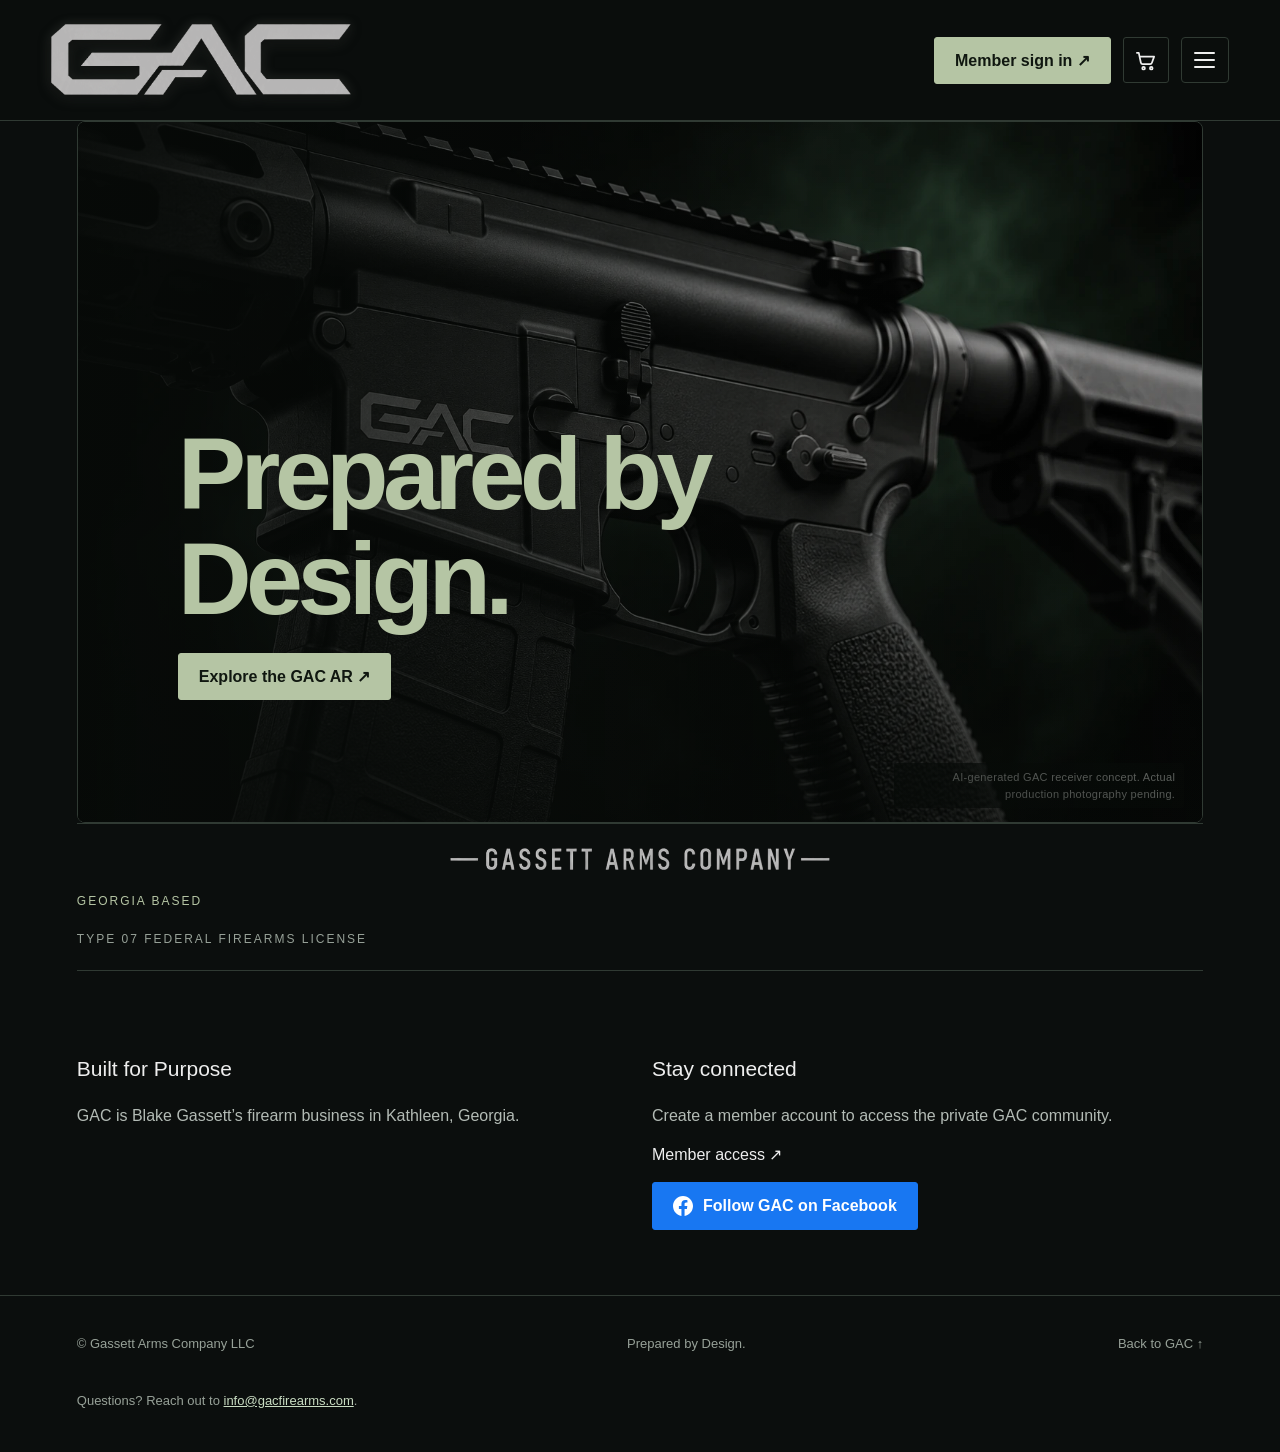
==== index.html @ 99c35c6d "Use green numbered notification badges" ====
<!doctype html><html lang="en"><head><meta charset="utf-8"><meta name="viewport" content="width=device-width,initial-scale=1"><meta name="theme-color" content="#0b0e0d"><meta name="description" content="Gassett Arms Company in Kathleen, Georgia. Prepared by Design."><meta name="gac-deploy-marker" content="20261029-green-notification-counts"><title>Gassett Arms Company | Prepared by Design</title><style>
:root{--bg:#0b0e0d;--panel:#141a17;--line:#303a33;--green:#b5c5a4;--muted:#97a198}*{box-sizing:border-box}body{margin:0;background:var(--bg);color:#eee;font:16px Arial,sans-serif}button,input,select{font:inherit}button,a{cursor:pointer}a{color:inherit;text-decoration:none}header{padding:18px 6%;display:flex;align-items:center;gap:30px;border-bottom:1px solid var(--line)}header img{width:155px}nav{margin-left:auto;display:flex;gap:28px;align-items:center}.btn,button{background:var(--green);color:#101710;padding:13px 20px;border:1px solid var(--green);border-radius:3px;font-weight:600}.ghost{background:transparent;color:#eee;border-color:var(--line)}main{max-width:1400px;margin:auto;padding:0 6%}section{padding:65px 0}.eyebrow{font-size:12px;letter-spacing:3px;color:var(--green);text-transform:uppercase}h1{font-size:clamp(44px,6.5vw,88px);line-height:1.02;letter-spacing:-3px;margin:24px 0}h2{font-size:36px;font-weight:500;letter-spacing:-1px}h3{font-size:21px;font-weight:500}p{line-height:1.7;color:#b3bbb5;max-width:600px}.hero{display:grid;grid-template-columns:1fr 1fr;gap:30px;align-items:center;min-height:640px}.visual{background:radial-gradient(ellipse,#29362b,transparent 70%);min-height:330px;display:grid;place-items:center}.visual svg{width:110%;transform:rotate(-9deg)}.strip{border-block:1px solid var(--line);display:flex;justify-content:space-between;padding:24px 0;color:var(--muted);font-size:12px;letter-spacing:2px}.grid{display:grid;grid-template-columns:repeat(3,1fr);gap:24px}.card{border:1px solid var(--line);background:var(--panel);padding:28px}.card p{font-size:14px}.footer-contact{flex-basis:100%;line-height:1.6}.footer-contact a{text-decoration:underline;color:#c9dcc2}.foot{flex-wrap:wrap;display:flex;gap:40px;justify-content:space-between;padding:40px 6%;border-top:1px solid var(--line);color:var(--muted);font-size:13px}.tabs{display:flex;gap:10px;flex-wrap:wrap;margin:22px 0}.numbers{display:grid;grid-template-columns:repeat(7,1fr);gap:10px}.numbers button{padding:15px 8px;background:transparent;color:#ddd;border:1px solid var(--line)}.numbers button.picked{background:var(--green);color:#111}.numbers button:disabled{opacity:.28;cursor:default}.layout{display:grid;grid-template-columns:2fr 1fr;gap:26px}label{display:block;color:var(--muted);font-size:13px;margin:20px 0 8px}input,select{background:#0b0e0d;color:#eee;border:1px solid var(--line);padding:12px;width:100%}.notice{border:1px solid #635a35;background:#272318;padding:14px 20px;color:#d9cc9e;font-size:13px;line-height:1.6}.hidden{display:none!important}.big{font-size:90px;letter-spacing:-4px;color:var(--green);margin:30px 0}table{width:100%;border-collapse:collapse;font-size:14px}td,th{text-align:left;padding:14px 5px;border-bottom:1px solid var(--line)}.top{display:flex;justify-content:space-between;align-items:center;gap:20px}.small{font-size:12px;color:var(--muted)}@media(max-width:800px){header{gap:10px}header img{width:100px}nav{gap:12px;font-size:12px}.hero,.layout,.grid{grid-template-columns:1fr}.hero{padding-top:40px}.visual{min-height:220px}.visual svg{width:100%}.strip{gap:20px;flex-wrap:wrap}h1{letter-spacing:-2px}.numbers{grid-template-columns:repeat(5,1fr)}.foot{flex-direction:column}.top{align-items:flex-start;flex-direction:column}}

.wheel-layout{display:grid;grid-template-columns:minmax(0,1.35fr) minmax(240px,1fr);gap:35px;align-items:center;text-align:left}.wheel-stage{position:relative;max-width:560px;margin:30px auto;width:100%;aspect-ratio:1}.wheel-stage canvas{width:100%;height:100%;display:block;border-radius:50%;box-shadow:0 0 70px #55644a22}.pointer{position:absolute;top:-14px;left:50%;transform:translateX(-50%);width:0;height:0;border-left:13px solid transparent;border-right:13px solid transparent;border-top:30px solid #e4ddbb;z-index:2;filter:drop-shadow(0 2px 4px #000)}.wheel-hub{position:absolute;top:50%;left:50%;transform:translate(-50%,-50%);width:19%;height:19%;border-radius:50%;background:#0b100d;border:3px solid #adba9b;display:grid;place-items:center;font-size:14px;letter-spacing:3px;box-shadow:0 0 20px #0007}.countdown{font-size:clamp(24px,4vw,44px);font-variant-numeric:tabular-nums;color:#dbe6ce;letter-spacing:2px;margin:18px auto!important}.wheel-entries{max-height:230px;overflow:auto}.wheel-entry{display:flex;justify-content:space-between;gap:15px;padding:10px 0;border-bottom:1px solid var(--line);font-size:13px}.wheel-result{padding:20px 0;border-block:1px solid var(--line);margin:20px 0}.wheel-result .big{font-size:58px;margin:5px 0}input[type=range]{padding:0;accent-color:var(--green)}.settings-grid{display:grid;grid-template-columns:1fr 1fr;gap:0 20px}.settings-grid label{line-height:1.5}.wheel-pill{display:inline-block;background:#202e23;color:var(--green);padding:7px 12px;font-size:12px;letter-spacing:1px;border:1px solid #3e5040}.control-value{float:right;color:#eee}button:disabled{opacity:.4;cursor:default}@media(max-width:800px){.wheel-layout{grid-template-columns:1fr}.settings-grid{grid-template-columns:1fr}.wheel-stage{max-width:430px}}

textarea{font:inherit;background:#0b0e0d;color:#eee;border:1px solid var(--line);padding:12px;width:100%;resize:vertical;line-height:1.5} .checkrow{display:flex;gap:12px;align-items:flex-start;line-height:1.6;color:#b3bbb5;font-size:14px}.checkrow input{width:18px;min-width:18px;margin-top:5px;accent-color:var(--green)}.editor-item{border-bottom:1px solid var(--line);padding:8px 0 18px}.editor-list{max-height:650px;overflow:auto}.previewbar{padding:10px 6%;border-bottom:1px solid var(--line);display:flex;gap:20px;align-items:center;flex-wrap:wrap;color:var(--muted);font-size:12px}.previewbar select{width:auto;padding:6px 10px}.profile-grid{display:grid;grid-template-columns:1fr 1fr;gap:0 20px}.member-row{display:grid;grid-template-columns:1fr auto;gap:15px;padding:15px 0;border-bottom:1px solid var(--line)}.member-row button{padding:9px 12px}.admin-panel{margin-top:25px}.copy-hint{font-size:12px;color:var(--green);margin:8px 0}@media(max-width:650px){.profile-grid{grid-template-columns:1fr}.previewbar{gap:10px}}

.visual{display:block;min-height:0;background:none}.visual figure{margin:0}.receiver-hero{width:100%;aspect-ratio:1.18;object-fit:cover;object-position:40% center;display:block;border:1px solid #354335;border-radius:5px;box-shadow:0 20px 90px #0008}.image-caption{font-size:11px;line-height:1.5;color:#91998e;margin-top:12px}.rifle-image{width:100%;max-height:650px;object-fit:cover;border:1px solid var(--line);margin:25px 0 8px}.wheel-hub img{width:85%;height:auto;object-fit:contain}.form-progress{padding:12px 15px;background:#1b241c;border:1px solid #344335;margin:18px 0;color:#c3cbbd;font-size:13px}#enter:disabled{background:#28302a;border-color:#39403a;color:#737d76;opacity:1;box-shadow:none}#enter:not(:disabled){box-shadow:0 0 20px #a7bd7622}.member-row{grid-template-columns:minmax(0,1fr) auto auto;align-items:center}.member-meta{color:var(--muted);font-size:12px;line-height:1.6;margin-top:8px}.history-card{border:1px solid var(--line);padding:22px;margin:16px 0}.history-card .top{align-items:start}.history-contact{display:grid;grid-template-columns:1fr 1fr;gap:12px;margin-top:20px}.history-contact strong{display:block;color:var(--muted);font-size:12px;font-weight:normal;margin-bottom:5px}.history-contact span{overflow-wrap:anywhere}.member-status{display:inline-block;padding:4px 8px;font-size:11px;letter-spacing:1px;color:var(--green);border:1px solid #455540;margin:5px 0}.signin-panel{max-width:700px;margin-top:25px}.signin-panel input:disabled{opacity:.5}.archive-row{padding:15px 0;border-bottom:1px solid var(--line)}@media(max-width:650px){.member-row{grid-template-columns:1fr auto}.history-contact{grid-template-columns:1fr}.member-row input{grid-column:1/-1}}
[hidden]{display:none!important}header img{max-height:74px;object-fit:contain}.receiver-hero{object-fit:cover}header nav{flex-wrap:wrap}
.visual{position:relative;margin-right:-35px}.visual:before{content:"";position:absolute;inset:5% -8%;background:radial-gradient(ellipse,#64875b30,transparent 67%);filter:blur(22px);pointer-events:none}.visual figure{position:relative}.receiver-hero{aspect-ratio:1.04;object-position:36% 50%;border-radius:8px;border:1px solid #58704d66;box-shadow:0 30px 80px #0009,0 0 50px #455c2a18}.visual figure:after{content:"";position:absolute;inset:0 0 30px;border-radius:8px;box-shadow:inset 0 0 45px #0006;pointer-events:none}.image-caption{letter-spacing:.3px}@media(max-width:800px){.visual{margin-right:0}.receiver-hero{aspect-ratio:1.35;object-position:35% center}}
header.main-masthead{display:flex;flex-direction:column;gap:12px;padding:12px 6% 22px}.main-masthead .main-brand{display:block;width:min(100%,1100px);line-height:0;overflow:visible}.main-masthead .main-brand img{display:block;width:100%;height:auto;max-height:none;object-fit:cover;object-position:center 48%;aspect-ratio:3/1;mask-image:none;mix-blend-mode:screen;filter:brightness(1.14) contrast(1.06) drop-shadow(0 2px 2px rgba(0,0,0,.72)) drop-shadow(0 0 5px rgba(230,235,229,.18))}header.main-masthead nav{margin:0;justify-content:center;gap:28px}@media(max-width:800px){.header-actions .cart-top{width:42px;height:42px}header.main-masthead{padding:10px 4% 18px;gap:8px}header.main-masthead nav{gap:16px}.main-masthead .main-brand img{width:100%;max-height:none}}

.merch-product{display:grid;grid-template-columns:minmax(0,1.2fr) minmax(280px,1fr);border:1px solid var(--line);border-radius:8px;overflow:hidden;background:var(--panel);margin:30px 0}.merch-photo{background:#050605;display:grid;place-items:center}.merch-photo img{width:100%;height:auto;max-height:660px;object-fit:contain;display:block}.merch-info{padding:clamp(24px,4vw,52px);align-self:center}.merch-info>div:first-child{font-size:11px;letter-spacing:2px;color:var(--green)}.merch-info h2{font-size:clamp(28px,4vw,44px);margin:18px 0}.merch-info .merch-price{font-size:28px;color:#e4eddc;letter-spacing:0}.merch-options{display:grid;grid-template-columns:2fr 1fr;gap:16px}.merch-options label{margin-top:12px}.merch-options select,.merch-options input{margin-top:8px;border-radius:4px}.merch-add{width:100%;margin-top:24px}.merch-info form+p{font-size:12px;color:var(--muted)}#merchStatus{min-height:24px;color:#c9dcc2}.cart-top{position:relative;display:grid;place-items:center;width:46px;height:46px;padding:0;overflow:visible}.cart-icon{display:block;width:23px;height:23px;fill:none;stroke:currentColor;stroke-width:1.8;stroke-linecap:round;stroke-linejoin:round}.cart-count{position:absolute;top:-6px;right:-6px;z-index:2;display:grid;place-items:center;min-width:21px;height:21px;padding:0 5px;border:2px solid var(--bg);border-radius:999px;background:#b5c5a4;color:#111;font-size:11px;font-weight:700;line-height:1}.cart-count[hidden]{display:none}dialog.merch-cart{background:#101711;color:#eee;border:1px solid #52644e;border-radius:12px;width:min(94vw,720px);max-height:90dvh;padding:28px;box-shadow:0 24px 100px #000a}dialog.merch-cart::backdrop{background:#000b;backdrop-filter:blur(4px)}.cart-heading{display:flex;align-items:center;justify-content:space-between;gap:15px}.cart-heading h2{margin:0}.merch-cart-line{display:grid;grid-template-columns:minmax(0,1fr) 72px auto auto;align-items:center;gap:16px;border-bottom:1px solid var(--line);padding:22px 0}.merch-cart-line p{margin:6px 0 0;font-size:13px}.merch-cart-line button{padding:9px}.cart-total{display:flex;justify-content:space-between;gap:20px;font-size:22px;margin:28px 0 14px}.cart-clear{display:block;width:100%;margin:0 0 16px}.cart-actions{display:flex;gap:12px;flex-wrap:wrap}.cart-actions button{flex:1}.cart-disclaimer{font-size:13px;line-height:1.6}.merch-delivery-form{display:grid;gap:12px}.merch-delivery-form label{display:grid;gap:6px}.merch-delivery-form input,.merch-delivery-form select{width:100%;min-width:0;background:#080d09;border:1px solid #47584b;padding:13px;color:white;border-radius:5px;font:inherit}.merch-delivery-form [role=status]{white-space:normal;line-height:1.55;overflow-wrap:anywhere}.merch-delivery-form .merch-receipt-actions{margin-top:10px}button:focus-visible,a:focus-visible,select:focus-visible,input:focus-visible{outline:2px solid #dcebd1;outline-offset:4px}@media(max-width:700px){.merch-product{grid-template-columns:1fr}.merch-photo img{max-height:520px}.merch-cart-line{grid-template-columns:minmax(0,1fr) max-content}.merch-cart-line>div{min-width:0;overflow-wrap:anywhere}.merch-cart-line>input{width:65px;justify-self:end}.merch-cart-line>strong{grid-column:1}.merch-cart-line button{grid-column:2;width:auto;min-width:max-content;white-space:nowrap;justify-self:end}dialog.merch-cart{padding:20px}.main-masthead nav{column-gap:14px!important;row-gap:16px}.cart-top{padding:8px 12px}}

/* Simple, fixed brand navigation with the existing GAC image as a still hero. */
header.main-masthead{position:sticky;top:0;z-index:50;flex-direction:row;justify-content:space-between;align-items:center;gap:20px;padding:10px clamp(16px,4vw,56px);background:rgba(11,14,13,.96);backdrop-filter:blur(12px)}
.main-masthead .main-brand{display:block;flex:0 1 300px;width:min(38vw,300px);line-height:0}
.main-masthead .main-brand img{display:block;width:100%;height:auto;max-height:78px;object-fit:contain;aspect-ratio:auto;mask-image:none}
.header-actions{display:flex;align-items:center;gap:12px;margin-left:auto}
.member-signin{white-space:nowrap}
.site-menu{position:relative}
.site-menu>summary{list-style:none;display:grid;place-items:center;width:48px;height:46px;cursor:pointer;border:1px solid var(--line);border-radius:4px;color:#eee}
.site-menu>summary::-webkit-details-marker{display:none}
.menu-icon{display:grid;gap:5px;width:21px}
.menu-icon i{display:block;height:2px;width:21px;background:currentColor;border-radius:2px}
.site-menu nav{display:none}
.site-menu[open] nav{position:absolute;top:calc(100% + 12px);right:0;display:grid;gap:0;width:min(280px,85vw);padding:8px;background:#111915;border:1px solid #46544a;border-radius:8px;box-shadow:0 18px 48px #000b}
.site-menu nav a{display:block;padding:14px 16px;color:#edf1e9;border-bottom:1px solid #27332c}
.site-menu nav a:last-child{border-bottom:0}
.site-menu nav a:hover{background:#1c2921;color:#d0dfc5}
#home .hero{position:relative;isolation:isolate;display:flex;align-items:flex-end;min-height:min(78vh,850px);padding:clamp(32px,8vw,100px);overflow:hidden;border:1px solid #303a33;border-radius:8px}
#home .hero>div:first-child{position:relative;z-index:1;max-width:720px}
#home .hero:after{content:"";position:absolute;inset:0;z-index:0;background:linear-gradient(90deg,rgba(7,10,8,.94),rgba(7,10,8,.58) 45%,rgba(7,10,8,.06) 100%),linear-gradient(0deg,rgba(7,10,8,.65),transparent 55%);pointer-events:none}
#home .hero .visual{position:absolute;inset:0;z-index:-1;min-height:0;margin:0;background:none}
#home .hero .visual figure{position:absolute;inset:0;margin:0}
#home .hero .receiver-hero{width:100%;height:100%;aspect-ratio:auto;object-fit:cover;object-position:42% 55%;border:0;border-radius:0;box-shadow:none}
#home .hero .visual figure:after{inset:0;border-radius:0;box-shadow:none;background:linear-gradient(90deg,rgba(7,10,8,.24),transparent 75%)}
#home .hero .image-caption{position:absolute;right:18px;bottom:14px;z-index:1;max-width:290px;margin:0;padding:6px 9px;text-align:right;font-size:11px;color:#e1e5df;background:rgba(7,10,8,.7);border-radius:3px}
#home .hero h1{font-size:clamp(48px,8vw,104px);letter-spacing:-.055em;margin:18px 0}
#home .hero p{max-width:540px;color:#e1e5df}
@media(max-width:700px){
 header.main-masthead{gap:8px;padding:9px 4%}
 .main-masthead .main-brand{flex:0 1 32vw;width:32vw;max-width:150px}
 .main-masthead .main-brand img{max-height:52px}
 .header-actions{gap:6px}
 .member-signin{font-size:clamp(10px,3vw,13px);padding:9px 7px}
 .cart-top{padding:7px 8px;font-size:13px}
 .site-menu>summary{width:42px;height:42px}
 #home .hero{min-height:min(76svh,720px);padding:30px 22px;border-radius:5px}
 #home .hero:after{background:linear-gradient(90deg,rgba(7,10,8,.74),rgba(7,10,8,.22) 100%),linear-gradient(0deg,rgba(7,10,8,.9),rgba(7,10,8,.03) 88%)}
 #home .hero .receiver-hero{object-position:30% center}
 #home .hero h1{font-size:clamp(42px,12vw,70px)}
 #home .hero .image-caption{right:8px;bottom:8px;max-width:190px;font-size:9px}
}

/* Crop away the unused black canvas and let the wordmark sit directly on the page. */
.main-masthead .main-brand{position:relative;isolation:isolate;aspect-ratio:3/1;overflow:visible;border-radius:0}
.main-masthead .main-brand img{display:block;width:100%;height:100%;max-height:none;object-fit:cover;object-position:center 48%;aspect-ratio:auto;mask-image:none;mix-blend-mode:screen;filter:drop-shadow(0 2px 2px rgba(0,0,0,.72)) drop-shadow(0 0 5px rgba(181,197,164,.12))}
@media(max-width:700px){
 .main-masthead .main-brand{aspect-ratio:3/1}
 .main-masthead .main-brand img{max-height:none}
}
.main-masthead .main-brand img{object-fit:contain;mix-blend-mode:normal;filter:drop-shadow(0 3px 6px rgba(0,0,0,.7)) drop-shadow(0 0 5px rgba(220,232,214,.16))}.strip{display:flex;flex-direction:column;align-items:stretch;gap:24px}.strip-brand{display:grid;grid-template-columns:1fr;justify-items:center;gap:24px;min-height:0}.strip-brand-wordmark{display:block;width:min(380px,100%);height:auto;max-height:none;object-fit:contain;object-position:center}.strip-brand-georgia{justify-self:start;width:100%;color:var(--green);font-size:12px;letter-spacing:2px;text-align:left}.strip>span:last-child{align-self:stretch;text-align:left}.home-intro-grid{grid-template-columns:repeat(2,minmax(0,1fr))}@media(max-width:800px){.home-intro-grid{grid-template-columns:1fr}}</style></head><body><header class="main-masthead"><a class="main-brand" href="#home" aria-label="Gassett Arms Company home"><img src="assets/gac-mark-transparent.svg" width="896" height="213" alt="Silver GAC emblem" fetchpriority="high"></a><div class="header-actions"><a href="/account" class="btn member-signin">Member sign in ↗</a><button id="merchCartOpen" type="button" class="ghost cart-top" aria-label="Open shopping cart, 0 items"><svg class="cart-icon" viewBox="0 0 24 24" aria-hidden="true" focusable="false"><path d="M3 4h2l2.1 10.1a2 2 0 0 0 2 1.6h7.7a2 2 0 0 0 1.9-1.4L21 8H6"/><circle cx="10" cy="20" r="1.4"/><circle cx="18" cy="20" r="1.4"/></svg><span id="merchCartCount" class="cart-count" aria-live="polite" aria-atomic="true" hidden>0</span></button><details class="site-menu"><summary aria-label="Open site menu" title="Menu"><span class="menu-icon" aria-hidden="true"><i></i><i></i><i></i></span></summary><nav aria-label="Main menu"><a href="#home">Home</a><a href="#rifle"><span data-copy="site-2">GAC AR</span></a><a href="firearms.html">Firearms</a><a href="#merch">Merchandise</a></nav></details></div></header><main><div id="home"><section class="hero"><div><h1><span style="color:var(--green)"><span data-copy="home-2">Prepared by Design.</span></span></h1><div class="tabs"><a class="btn" href="#rifle"><span data-copy="home-6">Explore the GAC AR ↗</span></a></div></div><div class="visual"><figure><img class="receiver-hero" src="assets/gac-receiver-hero.webp" alt="Close-up of a black GAC receiver with silver GAC logo"><figcaption class="image-caption" data-system>AI-generated GAC receiver concept. Actual production photography pending.</figcaption></figure></div></section><div class="strip"><span class="strip-brand"><img class="strip-brand-wordmark" src="assets/gac-company-wordmark-transparent.svg" width="706" height="40" alt="Gassett Arms Company" loading="lazy"><span class="strip-brand-georgia" data-copy="home-8">GEORGIA BASED</span></span><span><span data-copy="home-9">TYPE 07 FEDERAL FIREARMS LICENSE</span></span></div><section><div class="grid home-intro-grid"><div><h3><span data-copy="home-14">Built for Purpose</span></h3><p><span data-copy="home-15">GAC is Blake Gassett’s firearm business in Kathleen, Georgia.</span></p></div><div><h3><span data-copy="home-18">Stay connected</span></h3><p><span data-copy="home-19">Create a member account to access the private GAC community.</span></p><a href="/account"><span data-copy="home-20">Member access ↗</span></a><a class="btn facebook-connect" href="https://www.facebook.com/share/1Emeu3PixJ/" target="_blank" rel="noopener noreferrer" style="display:flex;align-items:center;justify-content:center;gap:10px;margin-top:18px;background:#1877f2;border-color:#1877f2;color:#fff;width:fit-content;max-width:100%;font-weight:bold"><svg width="20" height="20" viewBox="0 0 24 24" fill="currentColor" aria-hidden="true"><path d="M24 12.073C24 5.405 18.627 0 12 0S0 5.405 0 12.073C0 18.1 4.388 23.095 10.125 24v-8.437H7.078v-3.49h3.047V9.413c0-3.025 1.792-4.697 4.533-4.697 1.312 0 2.686.236 2.686.236v2.972h-1.513c-1.49 0-1.956.93-1.956 1.885v2.264h3.328l-.532 3.49h-2.796V24C19.612 23.095 24 18.1 24 12.073z"/></svg>Follow GAC on Facebook</a></div></div></section></div>

<section id="rifle"><div class="eyebrow"><span data-copy="rifle-1">The first GAC model</span></div><h1><span data-copy="rifle-2">GAC AR.</span></h1><p><span data-copy="rifle-3">A single-model starting point for the GAC rifle lineup. Model specifications and production photographs will be added as development progresses.</span></p><img class="rifle-image" src="assets/gac-receiver-hero.webp" alt="GAC receiver concept with silver logo"><p class="image-caption">Concept imagery. Final model specifications and actual production photography are pending.</p><article id="receiverShowcase" class="merch-product" style="margin-top:60px;border-top:1px solid var(--line);padding-top:38px"><div class="merch-photo"><img src="assets/gac-15-lower-showcase.png" alt="GAC-15 lower receiver with Gassett Arms Company logo" loading="lazy" style="width:100%;height:auto;object-fit:contain"><p class="image-caption"><span data-copy="rifle-8">GAC-15 lower receiver artwork.</span></p></div><div class="merch-info"><h2><span data-copy="rifle-4">GAC-15 Lower Receiver</span></h2><p style="white-space:pre-line"><span data-copy="rifle-5">A closer look at the GAC-15 lower receiver, featuring Gassett Arms Company branding.</span></p><h3><span data-copy="rifle-6">Details</span></h3><p style="white-space:pre-line"><span data-copy="rifle-7">Product specifications and additional details will be added here.</span></p></div></article><div class="accessory-heading" style="margin-top:70px;border-top:1px solid var(--line);padding-top:38px"><div class="eyebrow">GAC Accessories</div><h2>Finish your setup.</h2><p>Explore accessories from GAC. Final product details and availability will be added before checkout opens.</p><p id="accessoryStatus" role="status" aria-live="polite">Loading accessories…</p><div id="accessoryProducts"></div><button id="accessoryRetry" type="button" class="ghost">Refresh accessories</button></div></section><section id="merch" hidden><div class="eyebrow">GAC Merchandise</div><h1>Built for purpose.<br><span style="color:var(--green)">Worn with pride.</span></h1><p>Explore GAC apparel and everyday gear.</p><p id="merchStatus" role="status" aria-live="polite">Loading GAC merchandise…</p><div id="merchProducts"></div><button id="merchRetry" type="button" class="ghost">Refresh merchandise</button></section></main><dialog id="merchCart" class="merch-cart" aria-labelledby="merchCartTitle"><div class="cart-heading"><h2 id="merchCartTitle">Your cart</h2><button id="merchCartClose" type="button" class="ghost" aria-label="Close cart">Close ×</button></div><div id="merchCartItems"></div><div class="cart-total"><span>Subtotal</span><strong id="merchSubtotal">$0.00</strong></div><div class="cart-total"><span>Tax</span><strong id="merchTaxEstimate">Calculated at checkout</strong></div><div class="cart-total"><span>Shipping</span><strong id="merchShippingEstimate">Calculated at checkout</strong></div><p class="cart-disclaimer">Final tax and the saved shipping amount are calculated at checkout and shown in your order review before payment.</p><button id="merchClear" type="button" class="ghost cart-clear">Clear cart</button><div class="cart-actions"><button id="merchContinue" type="button">Continue shopping</button><button id="merchCheckout" type="button" disabled>Checkout</button></div><p id="merchCartNotice" class="cart-disclaimer" role="status">Your cart is saved on this browser. Items are not reserved until secure checkout begins.</p></dialog><footer class="foot"><span><span data-copy="site-4">© Gassett Arms Company LLC</span></span><span><span data-copy="site-5">Prepared by Design.</span></span><a href="#home"><span data-copy="site-6">Back to GAC ↑</span></a><div class="footer-contact">Questions? Reach out to <a href="mailto:info@gacfirearms.com">info@gacfirearms.com</a>.</div></footer><script type="module">
const sectionIds=['home','rifle','merch'];
function navigate(){const id=location.hash.slice(1);const active=sectionIds.includes(id)?id:'home';for(const name of sectionIds)document.getElementById(name).hidden=name!==active;window.scrollTo(0,0)}
addEventListener('hashchange',navigate);navigate();
try{const response=await fetch('https://yuuagwxqhxiiybwjhome.supabase.co/rest/v1/gac_site_text?select=copy_key,text_value',{headers:{apikey:'sb_publishable_iYZBPKMeGQlAnst_uXBsRA_V0UL4z8L'}});if(response.ok){const copy=await response.json();for(const row of copy)for(const el of document.querySelectorAll('[data-copy]'))if(el.dataset.copy===row.copy_key)el.textContent=row.text_value}}catch{}

const siteMenu=document.querySelector('.site-menu');
siteMenu?.querySelectorAll('nav a').forEach(link=>link.addEventListener('click',()=>{siteMenu.open=false}));
document.addEventListener('click',event=>{if(siteMenu?.open&&!siteMenu.contains(event.target))siteMenu.open=false});
document.addEventListener('keydown',event=>{if(event.key==='Escape'&&siteMenu?.open){siteMenu.open=false;siteMenu.querySelector('summary')?.focus()}});
</script><script type="module" src="./merch-store.mjs?v=20261027-logo-cart-badge"></script></body></html>
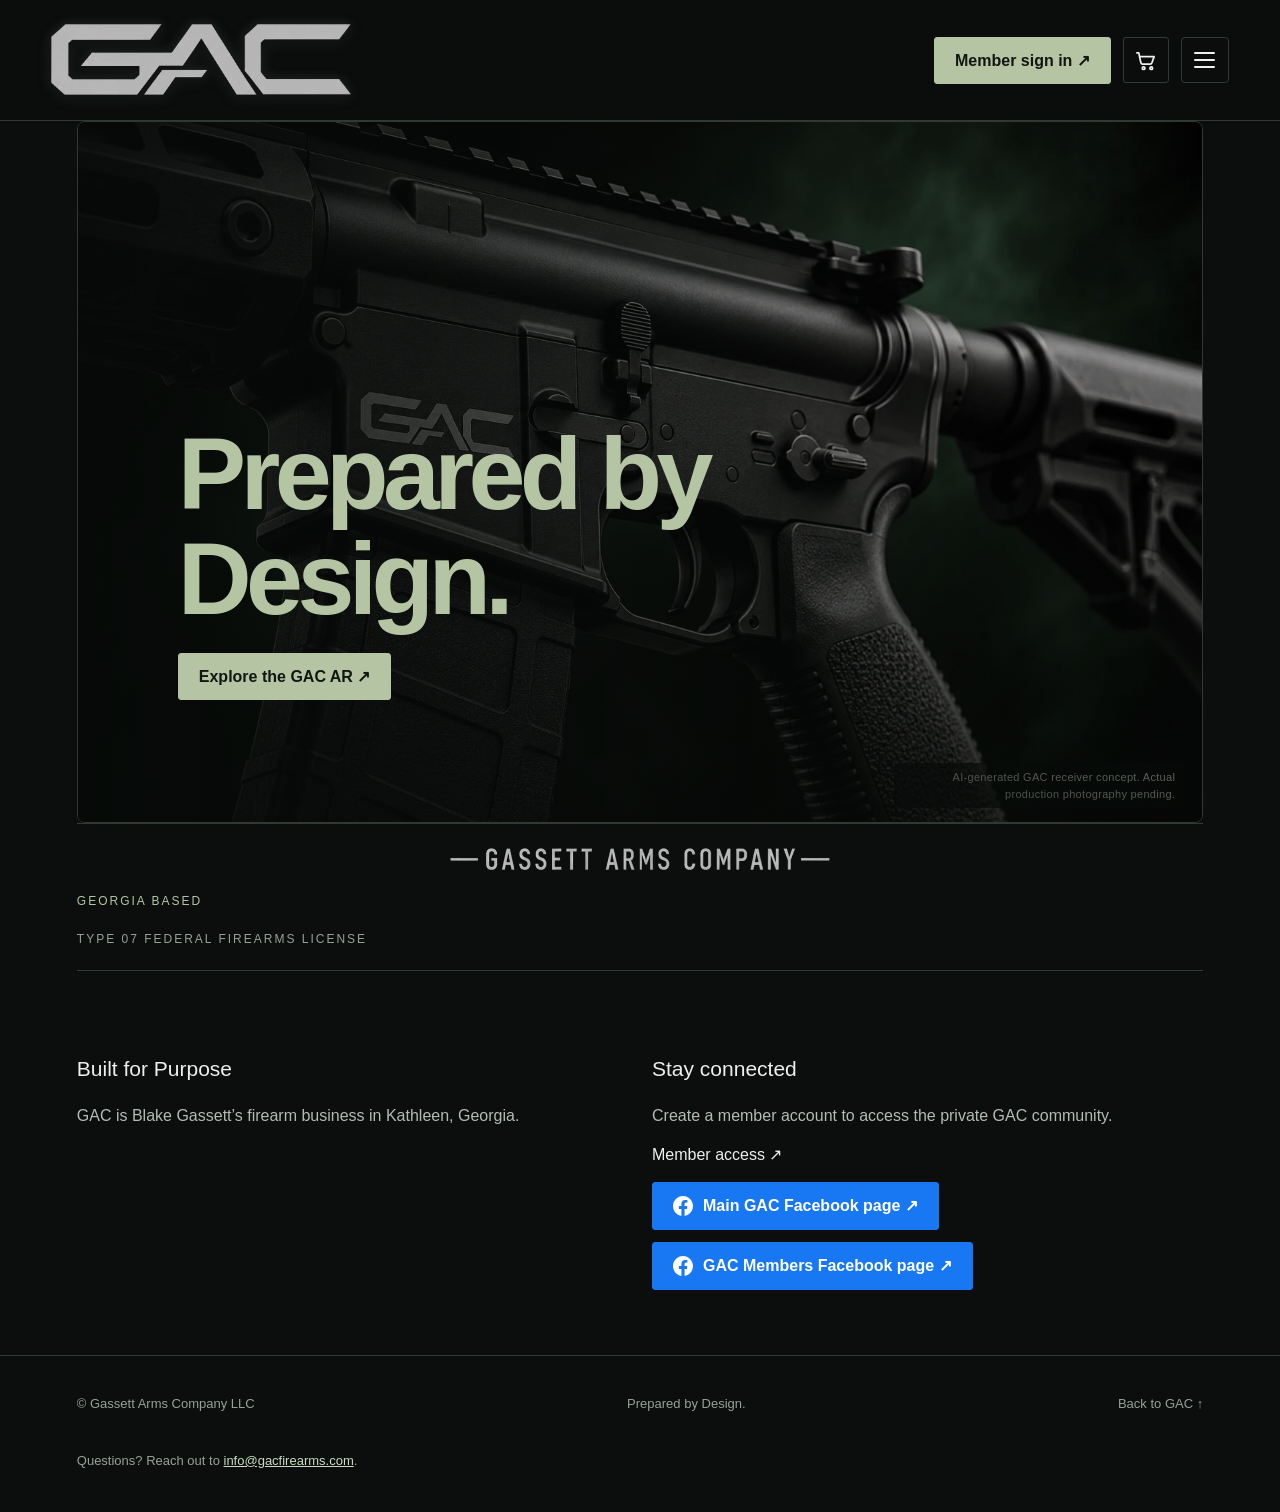
==== commit cbd75c8b: "Add distinct main and members Facebook links to homepage" ====
--- a/index.html
+++ b/index.html
@@ -1,4 +1,4 @@
-<!doctype html><html lang="en"><head><meta charset="utf-8"><meta name="viewport" content="width=device-width,initial-scale=1"><meta name="theme-color" content="#0b0e0d"><meta name="description" content="Gassett Arms Company in Kathleen, Georgia. Prepared by Design."><meta name="gac-deploy-marker" content="20261029-green-notification-counts"><title>Gassett Arms Company | Prepared by Design</title><style>
+<!doctype html><html lang="en"><head><meta charset="utf-8"><meta name="viewport" content="width=device-width,initial-scale=1"><meta name="theme-color" content="#0b0e0d"><meta name="description" content="Gassett Arms Company in Kathleen, Georgia. Prepared by Design."><meta name="gac-deploy-marker" content="20261109-facebook-pages"><title>Gassett Arms Company | Prepared by Design</title><style>
 :root{--bg:#0b0e0d;--panel:#141a17;--line:#303a33;--green:#b5c5a4;--muted:#97a198}*{box-sizing:border-box}body{margin:0;background:var(--bg);color:#eee;font:16px Arial,sans-serif}button,input,select{font:inherit}button,a{cursor:pointer}a{color:inherit;text-decoration:none}header{padding:18px 6%;display:flex;align-items:center;gap:30px;border-bottom:1px solid var(--line)}header img{width:155px}nav{margin-left:auto;display:flex;gap:28px;align-items:center}.btn,button{background:var(--green);color:#101710;padding:13px 20px;border:1px solid var(--green);border-radius:3px;font-weight:600}.ghost{background:transparent;color:#eee;border-color:var(--line)}main{max-width:1400px;margin:auto;padding:0 6%}section{padding:65px 0}.eyebrow{font-size:12px;letter-spacing:3px;color:var(--green);text-transform:uppercase}h1{font-size:clamp(44px,6.5vw,88px);line-height:1.02;letter-spacing:-3px;margin:24px 0}h2{font-size:36px;font-weight:500;letter-spacing:-1px}h3{font-size:21px;font-weight:500}p{line-height:1.7;color:#b3bbb5;max-width:600px}.hero{display:grid;grid-template-columns:1fr 1fr;gap:30px;align-items:center;min-height:640px}.visual{background:radial-gradient(ellipse,#29362b,transparent 70%);min-height:330px;display:grid;place-items:center}.visual svg{width:110%;transform:rotate(-9deg)}.strip{border-block:1px solid var(--line);display:flex;justify-content:space-between;padding:24px 0;color:var(--muted);font-size:12px;letter-spacing:2px}.grid{display:grid;grid-template-columns:repeat(3,1fr);gap:24px}.card{border:1px solid var(--line);background:var(--panel);padding:28px}.card p{font-size:14px}.footer-contact{flex-basis:100%;line-height:1.6}.footer-contact a{text-decoration:underline;color:#c9dcc2}.foot{flex-wrap:wrap;display:flex;gap:40px;justify-content:space-between;padding:40px 6%;border-top:1px solid var(--line);color:var(--muted);font-size:13px}.tabs{display:flex;gap:10px;flex-wrap:wrap;margin:22px 0}.numbers{display:grid;grid-template-columns:repeat(7,1fr);gap:10px}.numbers button{padding:15px 8px;background:transparent;color:#ddd;border:1px solid var(--line)}.numbers button.picked{background:var(--green);color:#111}.numbers button:disabled{opacity:.28;cursor:default}.layout{display:grid;grid-template-columns:2fr 1fr;gap:26px}label{display:block;color:var(--muted);font-size:13px;margin:20px 0 8px}input,select{background:#0b0e0d;color:#eee;border:1px solid var(--line);padding:12px;width:100%}.notice{border:1px solid #635a35;background:#272318;padding:14px 20px;color:#d9cc9e;font-size:13px;line-height:1.6}.hidden{display:none!important}.big{font-size:90px;letter-spacing:-4px;color:var(--green);margin:30px 0}table{width:100%;border-collapse:collapse;font-size:14px}td,th{text-align:left;padding:14px 5px;border-bottom:1px solid var(--line)}.top{display:flex;justify-content:space-between;align-items:center;gap:20px}.small{font-size:12px;color:var(--muted)}@media(max-width:800px){header{gap:10px}header img{width:100px}nav{gap:12px;font-size:12px}.hero,.layout,.grid{grid-template-columns:1fr}.hero{padding-top:40px}.visual{min-height:220px}.visual svg{width:100%}.strip{gap:20px;flex-wrap:wrap}h1{letter-spacing:-2px}.numbers{grid-template-columns:repeat(5,1fr)}.foot{flex-direction:column}.top{align-items:flex-start;flex-direction:column}}
 
 .wheel-layout{display:grid;grid-template-columns:minmax(0,1.35fr) minmax(240px,1fr);gap:35px;align-items:center;text-align:left}.wheel-stage{position:relative;max-width:560px;margin:30px auto;width:100%;aspect-ratio:1}.wheel-stage canvas{width:100%;height:100%;display:block;border-radius:50%;box-shadow:0 0 70px #55644a22}.pointer{position:absolute;top:-14px;left:50%;transform:translateX(-50%);width:0;height:0;border-left:13px solid transparent;border-right:13px solid transparent;border-top:30px solid #e4ddbb;z-index:2;filter:drop-shadow(0 2px 4px #000)}.wheel-hub{position:absolute;top:50%;left:50%;transform:translate(-50%,-50%);width:19%;height:19%;border-radius:50%;background:#0b100d;border:3px solid #adba9b;display:grid;place-items:center;font-size:14px;letter-spacing:3px;box-shadow:0 0 20px #0007}.countdown{font-size:clamp(24px,4vw,44px);font-variant-numeric:tabular-nums;color:#dbe6ce;letter-spacing:2px;margin:18px auto!important}.wheel-entries{max-height:230px;overflow:auto}.wheel-entry{display:flex;justify-content:space-between;gap:15px;padding:10px 0;border-bottom:1px solid var(--line);font-size:13px}.wheel-result{padding:20px 0;border-block:1px solid var(--line);margin:20px 0}.wheel-result .big{font-size:58px;margin:5px 0}input[type=range]{padding:0;accent-color:var(--green)}.settings-grid{display:grid;grid-template-columns:1fr 1fr;gap:0 20px}.settings-grid label{line-height:1.5}.wheel-pill{display:inline-block;background:#202e23;color:var(--green);padding:7px 12px;font-size:12px;letter-spacing:1px;border:1px solid #3e5040}.control-value{float:right;color:#eee}button:disabled{opacity:.4;cursor:default}@media(max-width:800px){.wheel-layout{grid-template-columns:1fr}.settings-grid{grid-template-columns:1fr}.wheel-stage{max-width:430px}}
@@ -60,7 +60,7 @@
  .main-masthead .main-brand{aspect-ratio:3/1}
  .main-masthead .main-brand img{max-height:none}
 }
-.main-masthead .main-brand img{object-fit:contain;mix-blend-mode:normal;filter:drop-shadow(0 3px 6px rgba(0,0,0,.7)) drop-shadow(0 0 5px rgba(220,232,214,.16))}.strip{display:flex;flex-direction:column;align-items:stretch;gap:24px}.strip-brand{display:grid;grid-template-columns:1fr;justify-items:center;gap:24px;min-height:0}.strip-brand-wordmark{display:block;width:min(380px,100%);height:auto;max-height:none;object-fit:contain;object-position:center}.strip-brand-georgia{justify-self:start;width:100%;color:var(--green);font-size:12px;letter-spacing:2px;text-align:left}.strip>span:last-child{align-self:stretch;text-align:left}.home-intro-grid{grid-template-columns:repeat(2,minmax(0,1fr))}@media(max-width:800px){.home-intro-grid{grid-template-columns:1fr}}</style></head><body><header class="main-masthead"><a class="main-brand" href="#home" aria-label="Gassett Arms Company home"><img src="assets/gac-mark-transparent.svg" width="896" height="213" alt="Silver GAC emblem" fetchpriority="high"></a><div class="header-actions"><a href="/account" class="btn member-signin">Member sign in ↗</a><button id="merchCartOpen" type="button" class="ghost cart-top" aria-label="Open shopping cart, 0 items"><svg class="cart-icon" viewBox="0 0 24 24" aria-hidden="true" focusable="false"><path d="M3 4h2l2.1 10.1a2 2 0 0 0 2 1.6h7.7a2 2 0 0 0 1.9-1.4L21 8H6"/><circle cx="10" cy="20" r="1.4"/><circle cx="18" cy="20" r="1.4"/></svg><span id="merchCartCount" class="cart-count" aria-live="polite" aria-atomic="true" hidden>0</span></button><details class="site-menu"><summary aria-label="Open site menu" title="Menu"><span class="menu-icon" aria-hidden="true"><i></i><i></i><i></i></span></summary><nav aria-label="Main menu"><a href="#home">Home</a><a href="#rifle"><span data-copy="site-2">GAC AR</span></a><a href="firearms.html">Firearms</a><a href="#merch">Merchandise</a></nav></details></div></header><main><div id="home"><section class="hero"><div><h1><span style="color:var(--green)"><span data-copy="home-2">Prepared by Design.</span></span></h1><div class="tabs"><a class="btn" href="#rifle"><span data-copy="home-6">Explore the GAC AR ↗</span></a></div></div><div class="visual"><figure><img class="receiver-hero" src="assets/gac-receiver-hero.webp" alt="Close-up of a black GAC receiver with silver GAC logo"><figcaption class="image-caption" data-system>AI-generated GAC receiver concept. Actual production photography pending.</figcaption></figure></div></section><div class="strip"><span class="strip-brand"><img class="strip-brand-wordmark" src="assets/gac-company-wordmark-transparent.svg" width="706" height="40" alt="Gassett Arms Company" loading="lazy"><span class="strip-brand-georgia" data-copy="home-8">GEORGIA BASED</span></span><span><span data-copy="home-9">TYPE 07 FEDERAL FIREARMS LICENSE</span></span></div><section><div class="grid home-intro-grid"><div><h3><span data-copy="home-14">Built for Purpose</span></h3><p><span data-copy="home-15">GAC is Blake Gassett’s firearm business in Kathleen, Georgia.</span></p></div><div><h3><span data-copy="home-18">Stay connected</span></h3><p><span data-copy="home-19">Create a member account to access the private GAC community.</span></p><a href="/account"><span data-copy="home-20">Member access ↗</span></a><a class="btn facebook-connect" href="https://www.facebook.com/share/1Emeu3PixJ/" target="_blank" rel="noopener noreferrer" style="display:flex;align-items:center;justify-content:center;gap:10px;margin-top:18px;background:#1877f2;border-color:#1877f2;color:#fff;width:fit-content;max-width:100%;font-weight:bold"><svg width="20" height="20" viewBox="0 0 24 24" fill="currentColor" aria-hidden="true"><path d="M24 12.073C24 5.405 18.627 0 12 0S0 5.405 0 12.073C0 18.1 4.388 23.095 10.125 24v-8.437H7.078v-3.49h3.047V9.413c0-3.025 1.792-4.697 4.533-4.697 1.312 0 2.686.236 2.686.236v2.972h-1.513c-1.49 0-1.956.93-1.956 1.885v2.264h3.328l-.532 3.49h-2.796V24C19.612 23.095 24 18.1 24 12.073z"/></svg>Follow GAC on Facebook</a></div></div></section></div>
+.main-masthead .main-brand img{object-fit:contain;mix-blend-mode:normal;filter:drop-shadow(0 3px 6px rgba(0,0,0,.7)) drop-shadow(0 0 5px rgba(220,232,214,.16))}.strip{display:flex;flex-direction:column;align-items:stretch;gap:24px}.strip-brand{display:grid;grid-template-columns:1fr;justify-items:center;gap:24px;min-height:0}.strip-brand-wordmark{display:block;width:min(380px,100%);height:auto;max-height:none;object-fit:contain;object-position:center}.strip-brand-georgia{justify-self:start;width:100%;color:var(--green);font-size:12px;letter-spacing:2px;text-align:left}.strip>span:last-child{align-self:stretch;text-align:left}.home-intro-grid{grid-template-columns:repeat(2,minmax(0,1fr))}@media(max-width:800px){.home-intro-grid{grid-template-columns:1fr}}</style></head><body><header class="main-masthead"><a class="main-brand" href="#home" aria-label="Gassett Arms Company home"><img src="assets/gac-mark-transparent.svg" width="896" height="213" alt="Silver GAC emblem" fetchpriority="high"></a><div class="header-actions"><a href="/account" class="btn member-signin">Member sign in ↗</a><button id="merchCartOpen" type="button" class="ghost cart-top" aria-label="Open shopping cart, 0 items"><svg class="cart-icon" viewBox="0 0 24 24" aria-hidden="true" focusable="false"><path d="M3 4h2l2.1 10.1a2 2 0 0 0 2 1.6h7.7a2 2 0 0 0 1.9-1.4L21 8H6"/><circle cx="10" cy="20" r="1.4"/><circle cx="18" cy="20" r="1.4"/></svg><span id="merchCartCount" class="cart-count" aria-live="polite" aria-atomic="true" hidden>0</span></button><details class="site-menu"><summary aria-label="Open site menu" title="Menu"><span class="menu-icon" aria-hidden="true"><i></i><i></i><i></i></span></summary><nav aria-label="Main menu"><a href="#home">Home</a><a href="#rifle"><span data-copy="site-2">GAC AR</span></a><a href="firearms.html">Firearms</a><a href="#merch">Merchandise</a></nav></details></div></header><main><div id="home"><section class="hero"><div><h1><span style="color:var(--green)"><span data-copy="home-2">Prepared by Design.</span></span></h1><div class="tabs"><a class="btn" href="#rifle"><span data-copy="home-6">Explore the GAC AR ↗</span></a></div></div><div class="visual"><figure><img class="receiver-hero" src="assets/gac-receiver-hero.webp" alt="Close-up of a black GAC receiver with silver GAC logo"><figcaption class="image-caption" data-system>AI-generated GAC receiver concept. Actual production photography pending.</figcaption></figure></div></section><div class="strip"><span class="strip-brand"><img class="strip-brand-wordmark" src="assets/gac-company-wordmark-transparent.svg" width="706" height="40" alt="Gassett Arms Company" loading="lazy"><span class="strip-brand-georgia" data-copy="home-8">GEORGIA BASED</span></span><span><span data-copy="home-9">TYPE 07 FEDERAL FIREARMS LICENSE</span></span></div><section><div class="grid home-intro-grid"><div><h3><span data-copy="home-14">Built for Purpose</span></h3><p><span data-copy="home-15">GAC is Blake Gassett’s firearm business in Kathleen, Georgia.</span></p></div><div><h3><span data-copy="home-18">Stay connected</span></h3><p><span data-copy="home-19">Create a member account to access the private GAC community.</span></p><a href="/account"><span data-copy="home-20">Member access ↗</span></a><a class="btn facebook-connect" href="https://www.facebook.com/share/1Emeu3PixJ/" target="_blank" rel="noopener noreferrer" style="display:flex;align-items:center;justify-content:center;gap:10px;margin-top:18px;background:#1877f2;border-color:#1877f2;color:#fff;width:fit-content;max-width:100%;font-weight:bold"><svg width="20" height="20" viewBox="0 0 24 24" fill="currentColor" aria-hidden="true"><path d="M24 12.073C24 5.405 18.627 0 12 0S0 5.405 0 12.073C0 18.1 4.388 23.095 10.125 24v-8.437H7.078v-3.49h3.047V9.413c0-3.025 1.792-4.697 4.533-4.697 1.312 0 2.686.236 2.686.236v2.972h-1.513c-1.49 0-1.956.93-1.956 1.885v2.264h3.328l-.532 3.49h-2.796V24C19.612 23.095 24 18.1 24 12.073z"/></svg>Main GAC Facebook page ↗</a><a class="btn facebook-connect" href="https://www.facebook.com/share/1A1sJuvvVU/" target="_blank" rel="noopener noreferrer" aria-label="Visit the GAC Members Facebook page" style="display:flex;align-items:center;justify-content:center;gap:10px;margin-top:12px;background:#1877f2;border-color:#1877f2;color:#fff;width:fit-content;max-width:100%;font-weight:bold"><svg width="20" height="20" viewBox="0 0 24 24" fill="currentColor" aria-hidden="true"><path d="M24 12.073C24 5.405 18.627 0 12 0S0 5.405 0 12.073C0 18.1 4.388 23.095 10.125 24v-8.437H7.078v-3.49h3.047V9.413c0-3.025 1.792-4.697 4.533-4.697 1.312 0 2.686.236 2.686.236v2.972h-1.513c-1.49 0-1.956.93-1.956 1.885v2.264h3.328l-.532 3.49h-2.796V24C19.612 23.095 24 18.1 24 12.073z"/></svg>GAC Members Facebook page ↗</a></div></div></section></div>
 
 <section id="rifle"><div class="eyebrow"><span data-copy="rifle-1">The first GAC model</span></div><h1><span data-copy="rifle-2">GAC AR.</span></h1><p><span data-copy="rifle-3">A single-model starting point for the GAC rifle lineup. Model specifications and production photographs will be added as development progresses.</span></p><img class="rifle-image" src="assets/gac-receiver-hero.webp" alt="GAC receiver concept with silver logo"><p class="image-caption">Concept imagery. Final model specifications and actual production photography are pending.</p><article id="receiverShowcase" class="merch-product" style="margin-top:60px;border-top:1px solid var(--line);padding-top:38px"><div class="merch-photo"><img src="assets/gac-15-lower-showcase.png" alt="GAC-15 lower receiver with Gassett Arms Company logo" loading="lazy" style="width:100%;height:auto;object-fit:contain"><p class="image-caption"><span data-copy="rifle-8">GAC-15 lower receiver artwork.</span></p></div><div class="merch-info"><h2><span data-copy="rifle-4">GAC-15 Lower Receiver</span></h2><p style="white-space:pre-line"><span data-copy="rifle-5">A closer look at the GAC-15 lower receiver, featuring Gassett Arms Company branding.</span></p><h3><span data-copy="rifle-6">Details</span></h3><p style="white-space:pre-line"><span data-copy="rifle-7">Product specifications and additional details will be added here.</span></p></div></article><div class="accessory-heading" style="margin-top:70px;border-top:1px solid var(--line);padding-top:38px"><div class="eyebrow">GAC Accessories</div><h2>Finish your setup.</h2><p>Explore accessories from GAC. Final product details and availability will be added before checkout opens.</p><p id="accessoryStatus" role="status" aria-live="polite">Loading accessories…</p><div id="accessoryProducts"></div><button id="accessoryRetry" type="button" class="ghost">Refresh accessories</button></div></section><section id="merch" hidden><div class="eyebrow">GAC Merchandise</div><h1>Built for purpose.<br><span style="color:var(--green)">Worn with pride.</span></h1><p>Explore GAC apparel and everyday gear.</p><p id="merchStatus" role="status" aria-live="polite">Loading GAC merchandise…</p><div id="merchProducts"></div><button id="merchRetry" type="button" class="ghost">Refresh merchandise</button></section></main><dialog id="merchCart" class="merch-cart" aria-labelledby="merchCartTitle"><div class="cart-heading"><h2 id="merchCartTitle">Your cart</h2><button id="merchCartClose" type="button" class="ghost" aria-label="Close cart">Close ×</button></div><div id="merchCartItems"></div><div class="cart-total"><span>Subtotal</span><strong id="merchSubtotal">$0.00</strong></div><div class="cart-total"><span>Tax</span><strong id="merchTaxEstimate">Calculated at checkout</strong></div><div class="cart-total"><span>Shipping</span><strong id="merchShippingEstimate">Calculated at checkout</strong></div><p class="cart-disclaimer">Final tax and the saved shipping amount are calculated at checkout and shown in your order review before payment.</p><button id="merchClear" type="button" class="ghost cart-clear">Clear cart</button><div class="cart-actions"><button id="merchContinue" type="button">Continue shopping</button><button id="merchCheckout" type="button" disabled>Checkout</button></div><p id="merchCartNotice" class="cart-disclaimer" role="status">Your cart is saved on this browser. Items are not reserved until secure checkout begins.</p></dialog><footer class="foot"><span><span data-copy="site-4">© Gassett Arms Company LLC</span></span><span><span data-copy="site-5">Prepared by Design.</span></span><a href="#home"><span data-copy="site-6">Back to GAC ↑</span></a><div class="footer-contact">Questions? Reach out to <a href="mailto:info@gacfirearms.com">info@gacfirearms.com</a>.</div></footer><script type="module">
 const sectionIds=['home','rifle','merch'];
@@ -72,4 +72,4 @@
 siteMenu?.querySelectorAll('nav a').forEach(link=>link.addEventListener('click',()=>{siteMenu.open=false}));
 document.addEventListener('click',event=>{if(siteMenu?.open&&!siteMenu.contains(event.target))siteMenu.open=false});
 document.addEventListener('keydown',event=>{if(event.key==='Escape'&&siteMenu?.open){siteMenu.open=false;siteMenu.querySelector('summary')?.focus()}});
-</script><script type="module" src="./merch-store.mjs?v=20261027-logo-cart-badge"></script></body></html>
+</script><script type="module" src="./merch-store.mjs?v=20261106-free-shipping-label"></script></body></html>
